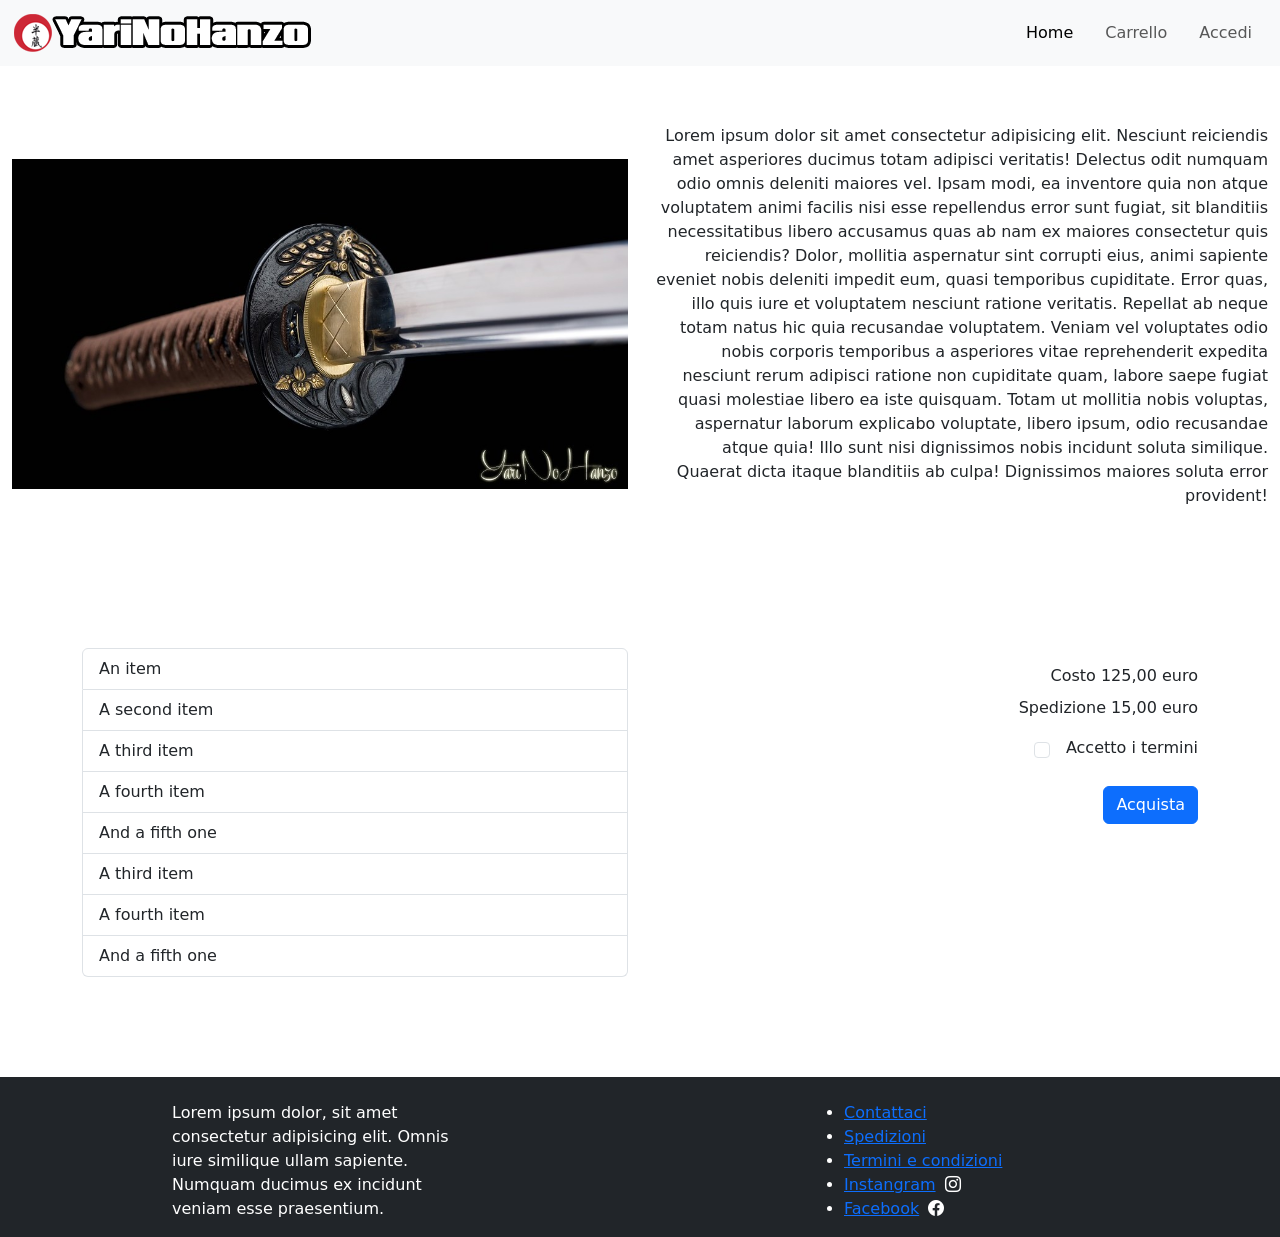
==== shiruya.html @ e8d62fce "initial commit" ====
<!doctype html>
<html lang="en">

<head>
    <meta charset="utf-8">
    <meta name="viewport" content="width=device-width, initial-scale=1">
    <title>Shiruya</title>
    <!-- css boot -->
    <link href="https://cdn.jsdelivr.net/npm/bootstrap@5.3.8/dist/css/bootstrap.min.css" rel="stylesheet"
        integrity="sha384-sRIl4kxILFvY47J16cr9ZwB07vP4J8+LH7qKQnuqkuIAvNWLzeN8tE5YBujZqJLB" crossorigin="anonymous">

        <!-- icons -->
        <link rel="stylesheet" href="https://cdn.jsdelivr.net/npm/bootstrap-icons@1.13.1/font/bootstrap-icons.min.css">

        <!-- my css -->
        <link rel="stylesheet" href="./style.css">
</head>

<body>
    <!-- inizio navbar -->
    <nav class="navbar navbar-expand-lg bg-body-tertiary position-fixed top-0 w-100">
        <div class="container-fluid">
            <a class="navbar-brand" href="#"><img src="./immagini/logo_logo22.png" alt="Logo"></a>
            <button class="navbar-toggler" type="button" data-bs-toggle="collapse" data-bs-target="#navbarNav"
                aria-controls="navbarNav" aria-expanded="false" aria-label="Toggle navigation">
                <span class="navbar-toggler-icon"></span>
            </button>
            <div class="collapse navbar-collapse" id="navbarNav">
                <ul class="navbar-nav  ms-auto">
                    <li class="nav-item mx-2">
                        <a class="nav-link active" aria-current="page" href="#">Home</a>
                    </li>
                    <li class="nav-item mx-2">
                        <a class="nav-link" href="#">Carrello</a>
                    </li>
                    <li class="nav-item mx-2">
                        <a class="nav-link" href="#">Accedi</a>
                    </li>
                </ul>
            </div>
        </div>
    </nav>
    <!-- fine navbar -->

    <section class="container-fluid">
        <div class="row my-3 justify-content-start align-items-center">
            <div class="col-12 col-md-6">
                <img src="./caroimg/caro4.jpg" class="img-fluid" alt="">
            </div>
            <div class="col-12 col-md-6">
                <p class="text-end">
                    Lorem ipsum dolor sit amet consectetur adipisicing elit. Nesciunt reiciendis amet asperiores ducimus totam adipisci veritatis! Delectus odit numquam odio omnis deleniti maiores vel. Ipsam modi, ea inventore quia non atque voluptatem animi facilis nisi esse repellendus error sunt fugiat, sit blanditiis necessitatibus libero accusamus quas ab nam ex maiores consectetur quis reiciendis? Dolor, mollitia aspernatur sint corrupti eius, animi sapiente eveniet nobis deleniti impedit eum, quasi temporibus cupiditate. Error quas, illo quis iure et voluptatem nesciunt ratione veritatis. Repellat ab neque totam natus hic quia recusandae voluptatem. Veniam vel voluptates odio nobis corporis temporibus a asperiores vitae reprehenderit expedita nesciunt rerum adipisci ratione non cupiditate quam, labore saepe fugiat quasi molestiae libero ea iste quisquam. Totam ut mollitia nobis voluptas, aspernatur laborum explicabo voluptate, libero ipsum, odio recusandae atque quia! Illo sunt nisi dignissimos nobis incidunt soluta similique. Quaerat dicta itaque blanditiis ab culpa! Dignissimos maiores soluta error provident!
                </p>
            </div>
        </div>
    </section>

<!-- section dettagli -->
    <section class="container">
        <div class="row">
            <div class="col-12 col-md-6">
                <ul class="list-group">
                    <li class="list-group-item">An item</li>
                    <li class="list-group-item">A second item</li>
                    <li class="list-group-item">A third item</li>
                    <li class="list-group-item">A fourth item</li>
                    <li class="list-group-item">And a fifth one</li>
                    <li class="list-group-item">A third item</li>
                    <li class="list-group-item">A fourth item</li>
                    <li class="list-group-item">And a fifth one</li>
                </ul>
            </div>
            <div class="col-12 col-md-6 my-2 text-end">
                <ul class="ulpay">
                    <li class="my-2">Costo 125,00 euro</li>
                    <li>Spedizione 15,00 euro</li>
                </ul>
                <div class="form-check d-flex justify-content-end align-items-center">
                    <input class="form-check-input mx-3" type="checkbox" id="check1">
                    <label class="form-check-label" for="check1">
                        Accetto i termini
                    </label>
                </div>
                <button type="button" class="btn btn-primary my-4">Acquista</button>
            </div>
        </div>
    </section>
    <!-- fine section dettagli -->

    <!-- footer -->
    <footer class="container-fluid">
        <div class="row footercustom bg-dark text-white justify-content-around align-items-center pt-4">
            <div class="col-12 col-md-3">
                <p>Lorem ipsum dolor, sit amet consectetur adipisicing elit. Omnis iure similique ullam sapiente. Numquam ducimus ex incidunt veniam esse praesentium.</p>
            </div>
            <div class="col-12 col-md-3">
                <ul>
                    <li><a href="">Contattaci</a></li>
                    <li><a href="">Spedizioni</a></li>
                    <li><a href="">Termini e condizioni</a></li>
                    <li><a href="https://www.instagram.com/yarinohanzoswords/" target="_blank">Instangram</a> <i class="bi bi-instagram ms-1"></i></li>
                    <li><a href="https://www.facebook.com/YariNoHanzoKatana/?locale=it_IT" target="_blank">Facebook</a> <i class="bi bi-facebook ms-1"></i></li>
                </ul>
            </div>
        </div>
    </footer>
    <!-- fine footer -->







    <script src="https://cdn.jsdelivr.net/npm/bootstrap@5.3.8/dist/js/bootstrap.bundle.min.js"
        integrity="sha384-FKyoEForCGlyvwx9Hj09JcYn3nv7wiPVlz7YYwJrWVcXK/BmnVDxM+D2scQbITxI"
        crossorigin="anonymous"></script>
</body>

</html>
---- style.css ----
:root {
    --primary-color: #e50914;
    --dark-color: #141414;
}

h4 {
    letter-spacing: 3px;
    font-size: 30px;
}

header {
    background:linear-gradient(transparent, black), url(./caroimg/caro2.jpg);
    background-size: cover;
    background-position: center;
    /* height: 85vh; */
    
}

nav {
    z-index: 9999;
}

.footercustom {
    margin-top: 100px;
}

.red {
    color: var(--primary-color);
}

/* lista pagamento */
.ulpay {
    list-style-type: none;
}
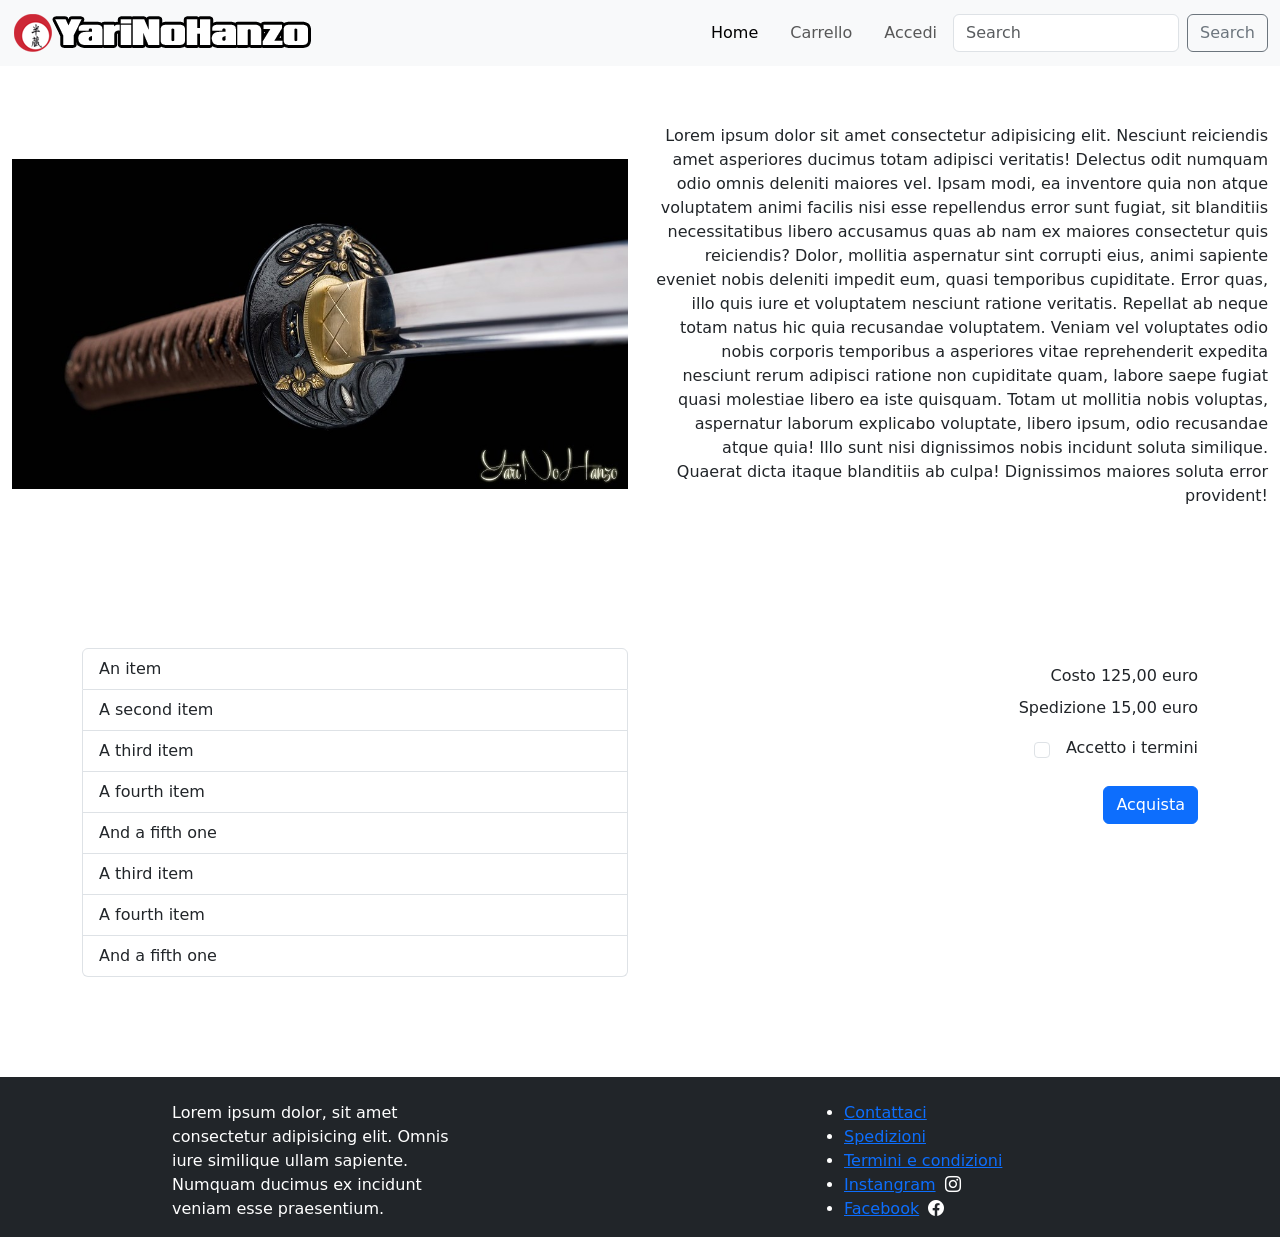
==== commit 0ae66a8f: "btn cart aggiunto e dropdown cart" ====
--- a/shiruya.html
+++ b/shiruya.html
@@ -9,18 +9,18 @@
     <link href="https://cdn.jsdelivr.net/npm/bootstrap@5.3.8/dist/css/bootstrap.min.css" rel="stylesheet"
         integrity="sha384-sRIl4kxILFvY47J16cr9ZwB07vP4J8+LH7qKQnuqkuIAvNWLzeN8tE5YBujZqJLB" crossorigin="anonymous">
 
-        <!-- icons -->
-        <link rel="stylesheet" href="https://cdn.jsdelivr.net/npm/bootstrap-icons@1.13.1/font/bootstrap-icons.min.css">
+    <!-- icons -->
+    <link rel="stylesheet" href="https://cdn.jsdelivr.net/npm/bootstrap-icons@1.13.1/font/bootstrap-icons.min.css">
 
-        <!-- my css -->
-        <link rel="stylesheet" href="./style.css">
+    <!-- my css -->
+    <link rel="stylesheet" href="./style.css">
 </head>
 
 <body>
     <!-- inizio navbar -->
     <nav class="navbar navbar-expand-lg bg-body-tertiary position-fixed top-0 w-100">
         <div class="container-fluid">
-            <a class="navbar-brand" href="#"><img src="./immagini/logo_logo22.png" alt="Logo"></a>
+            <a class="navbar-brand" href="./index.html"><img src="./immagini/logo_logo22.png" alt="Logo"></a>
             <button class="navbar-toggler" type="button" data-bs-toggle="collapse" data-bs-target="#navbarNav"
                 aria-controls="navbarNav" aria-expanded="false" aria-label="Toggle navigation">
                 <span class="navbar-toggler-icon"></span>
@@ -28,7 +28,7 @@
             <div class="collapse navbar-collapse" id="navbarNav">
                 <ul class="navbar-nav  ms-auto">
                     <li class="nav-item mx-2">
-                        <a class="nav-link active" aria-current="page" href="#">Home</a>
+                        <a class="nav-link active" aria-current="page" href="./index.html">Home</a>
                     </li>
                     <li class="nav-item mx-2">
                         <a class="nav-link" href="#">Carrello</a>
@@ -37,6 +37,10 @@
                         <a class="nav-link" href="#">Accedi</a>
                     </li>
                 </ul>
+                <form class="d-flex" role="search">
+                    <input class="form-control me-2" type="search" placeholder="Search" aria-label="Search" />
+                    <button class="btn btn-outline-secondary" type="submit">Search</button>
+                </form>
             </div>
         </div>
     </nav>
@@ -49,13 +53,24 @@
             </div>
             <div class="col-12 col-md-6">
                 <p class="text-end">
-                    Lorem ipsum dolor sit amet consectetur adipisicing elit. Nesciunt reiciendis amet asperiores ducimus totam adipisci veritatis! Delectus odit numquam odio omnis deleniti maiores vel. Ipsam modi, ea inventore quia non atque voluptatem animi facilis nisi esse repellendus error sunt fugiat, sit blanditiis necessitatibus libero accusamus quas ab nam ex maiores consectetur quis reiciendis? Dolor, mollitia aspernatur sint corrupti eius, animi sapiente eveniet nobis deleniti impedit eum, quasi temporibus cupiditate. Error quas, illo quis iure et voluptatem nesciunt ratione veritatis. Repellat ab neque totam natus hic quia recusandae voluptatem. Veniam vel voluptates odio nobis corporis temporibus a asperiores vitae reprehenderit expedita nesciunt rerum adipisci ratione non cupiditate quam, labore saepe fugiat quasi molestiae libero ea iste quisquam. Totam ut mollitia nobis voluptas, aspernatur laborum explicabo voluptate, libero ipsum, odio recusandae atque quia! Illo sunt nisi dignissimos nobis incidunt soluta similique. Quaerat dicta itaque blanditiis ab culpa! Dignissimos maiores soluta error provident!
+                    Lorem ipsum dolor sit amet consectetur adipisicing elit. Nesciunt reiciendis amet asperiores ducimus
+                    totam adipisci veritatis! Delectus odit numquam odio omnis deleniti maiores vel. Ipsam modi, ea
+                    inventore quia non atque voluptatem animi facilis nisi esse repellendus error sunt fugiat, sit
+                    blanditiis necessitatibus libero accusamus quas ab nam ex maiores consectetur quis reiciendis?
+                    Dolor, mollitia aspernatur sint corrupti eius, animi sapiente eveniet nobis deleniti impedit eum,
+                    quasi temporibus cupiditate. Error quas, illo quis iure et voluptatem nesciunt ratione veritatis.
+                    Repellat ab neque totam natus hic quia recusandae voluptatem. Veniam vel voluptates odio nobis
+                    corporis temporibus a asperiores vitae reprehenderit expedita nesciunt rerum adipisci ratione non
+                    cupiditate quam, labore saepe fugiat quasi molestiae libero ea iste quisquam. Totam ut mollitia
+                    nobis voluptas, aspernatur laborum explicabo voluptate, libero ipsum, odio recusandae atque quia!
+                    Illo sunt nisi dignissimos nobis incidunt soluta similique. Quaerat dicta itaque blanditiis ab
+                    culpa! Dignissimos maiores soluta error provident!
                 </p>
             </div>
         </div>
     </section>
 
-<!-- section dettagli -->
+    <!-- section dettagli -->
     <section class="container">
         <div class="row">
             <div class="col-12 col-md-6">
@@ -91,15 +106,18 @@
     <footer class="container-fluid">
         <div class="row footercustom bg-dark text-white justify-content-around align-items-center pt-4">
             <div class="col-12 col-md-3">
-                <p>Lorem ipsum dolor, sit amet consectetur adipisicing elit. Omnis iure similique ullam sapiente. Numquam ducimus ex incidunt veniam esse praesentium.</p>
+                <p>Lorem ipsum dolor, sit amet consectetur adipisicing elit. Omnis iure similique ullam sapiente.
+                    Numquam ducimus ex incidunt veniam esse praesentium.</p>
             </div>
             <div class="col-12 col-md-3">
                 <ul>
                     <li><a href="">Contattaci</a></li>
                     <li><a href="">Spedizioni</a></li>
                     <li><a href="">Termini e condizioni</a></li>
-                    <li><a href="https://www.instagram.com/yarinohanzoswords/" target="_blank">Instangram</a> <i class="bi bi-instagram ms-1"></i></li>
-                    <li><a href="https://www.facebook.com/YariNoHanzoKatana/?locale=it_IT" target="_blank">Facebook</a> <i class="bi bi-facebook ms-1"></i></li>
+                    <li><a href="https://www.instagram.com/yarinohanzoswords/" target="_blank">Instangram</a> <i
+                            class="bi bi-instagram ms-1"></i></li>
+                    <li><a href="https://www.facebook.com/YariNoHanzoKatana/?locale=it_IT" target="_blank">Facebook</a>
+                        <i class="bi bi-facebook ms-1"></i></li>
                 </ul>
             </div>
         </div>
--- a/style.css
+++ b/style.css
@@ -31,4 +31,5 @@
 /* lista pagamento */
 .ulpay {
     list-style-type: none;
-}+}
+
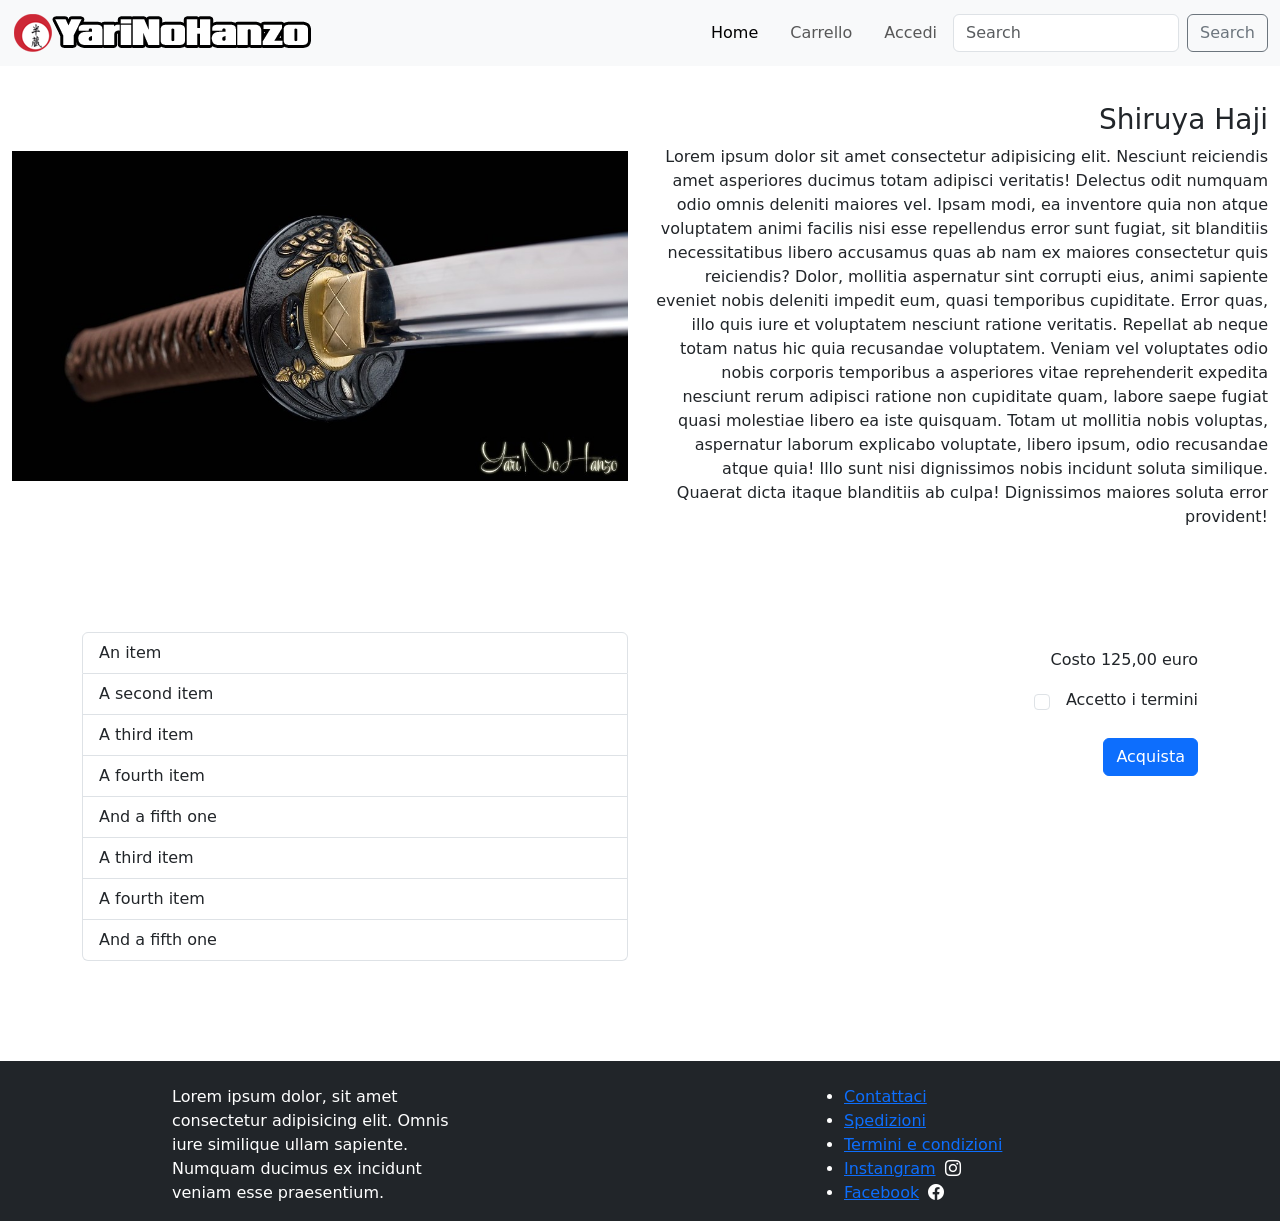
==== commit 5190f496: "aaggiunto titolo pag prodotto" ====
--- a/shiruya.html
+++ b/shiruya.html
@@ -46,13 +46,26 @@
     </nav>
     <!-- fine navbar -->
 
+    <!-- titlecard -->
+    <!-- <section class="container-fluid">
+        <div class="row mt-5 pt-5 justify-content-center align-items-end">
+            <div class="col-12">
+                <h1 class="text-center">Shiruya</h1>
+            </div>
+        </div>
+    </section> -->
+<!-- fine titlecard -->
+
+
+
     <section class="container-fluid">
-        <div class="row my-3 justify-content-start align-items-center">
+        <div class="row my-2 justify-content-start align-items-center">
             <div class="col-12 col-md-6">
                 <img src="./caroimg/caro4.jpg" class="img-fluid" alt="">
             </div>
-            <div class="col-12 col-md-6">
-                <p class="text-end">
+            <div class="col-12 col-md-6 text-end">
+                <p>
+                    <h3>Shiruya Haji</h3>
                     Lorem ipsum dolor sit amet consectetur adipisicing elit. Nesciunt reiciendis amet asperiores ducimus
                     totam adipisci veritatis! Delectus odit numquam odio omnis deleniti maiores vel. Ipsam modi, ea
                     inventore quia non atque voluptatem animi facilis nisi esse repellendus error sunt fugiat, sit
@@ -88,7 +101,6 @@
             <div class="col-12 col-md-6 my-2 text-end">
                 <ul class="ulpay">
                     <li class="my-2">Costo 125,00 euro</li>
-                    <li>Spedizione 15,00 euro</li>
                 </ul>
                 <div class="form-check d-flex justify-content-end align-items-center">
                     <input class="form-check-input mx-3" type="checkbox" id="check1">
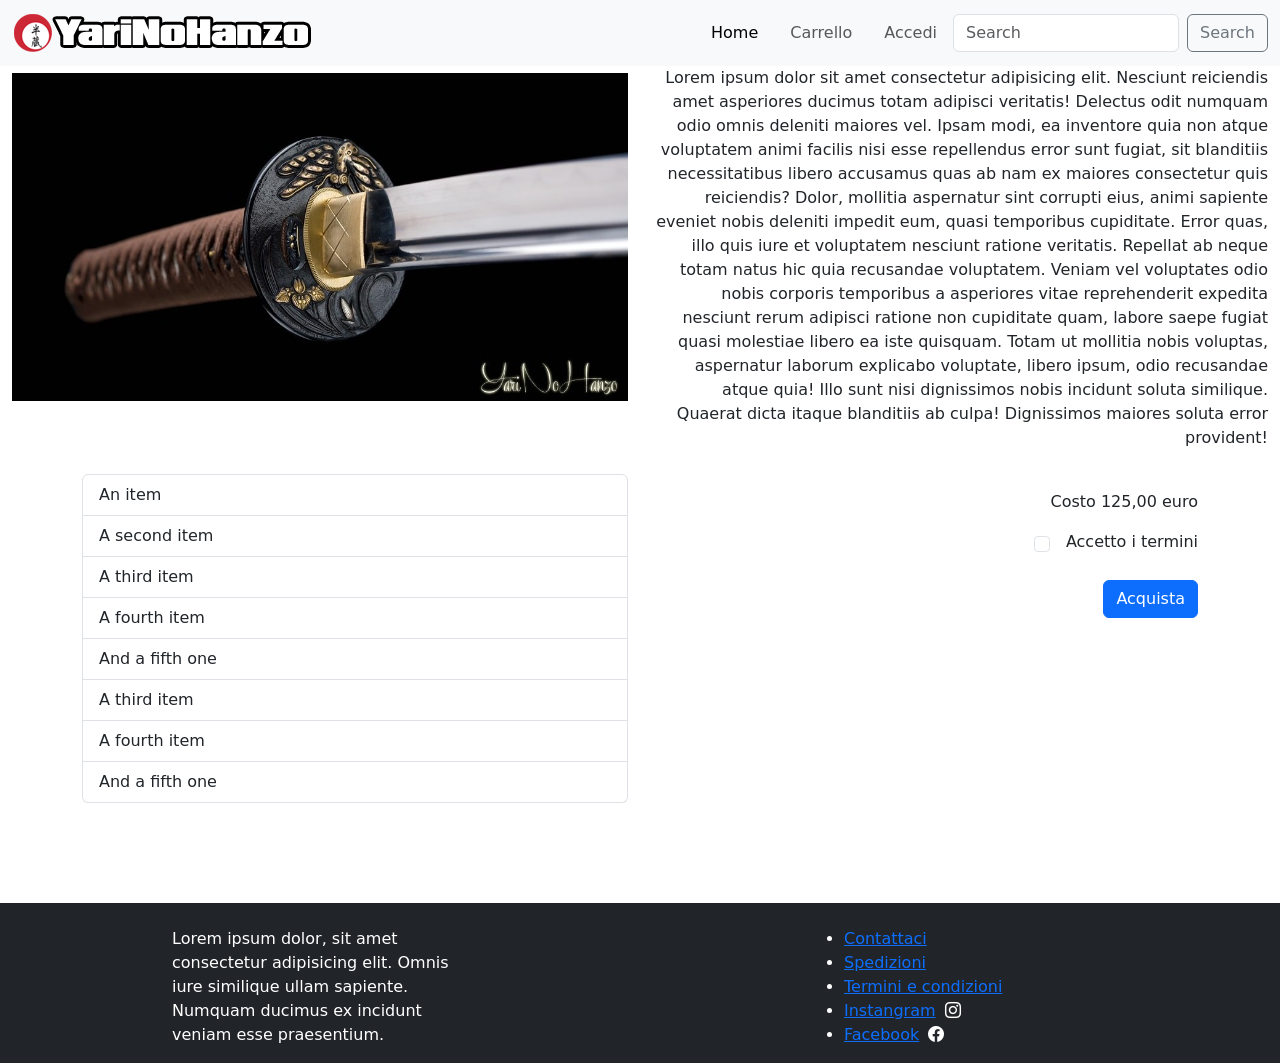
==== commit ea02ae54: "aggiunta darkmode e modificare immagini section story" ====
--- a/shiruya.html
+++ b/shiruya.html
@@ -46,18 +46,7 @@
     </nav>
     <!-- fine navbar -->
 
-    <!-- titlecard -->
-    <!-- <section class="container-fluid">
-        <div class="row mt-5 pt-5 justify-content-center align-items-end">
-            <div class="col-12">
-                <h1 class="text-center">Shiruya</h1>
-            </div>
-        </div>
-    </section> -->
-<!-- fine titlecard -->
-
-
-
+    <!-- inizio paragraph -->
     <section class="container-fluid">
         <div class="row my-2 justify-content-start align-items-center">
             <div class="col-12 col-md-6">
@@ -82,6 +71,7 @@
             </div>
         </div>
     </section>
+    <!-- fine paragraph -->
 
     <!-- section dettagli -->
     <section class="container">
--- a/style.css
+++ b/style.css
@@ -2,6 +2,8 @@
     --primary-color: #e50914;
     --dark-color: #141414;
 }
+
+
 
 h4 {
     letter-spacing: 3px;
@@ -33,3 +35,37 @@
     list-style-type: none;
 }
 
+
+/* darkmode */
+/* Body */
+body.dark-mode { 
+    background-color: #040D12 !important; 
+}
+
+/* Navbar */
+body.dark-mode .navbar.bg-body-tertiary { 
+    background-color: #183D3D !important; 
+    color: white !important;
+}
+
+/* card */
+body.dark-mode .card { 
+    background-color: #183D3D !important; 
+    border: 1px solid #5C8374 !important;
+    color: #f1f1f1 !important; 
+}
+
+body.dark-mode .card-body {
+    color: #f1f1f1 !important;
+}
+/* fine card */
+
+/* forza elementi dark */
+body.dark-mode h2, 
+body.dark-mode h5, 
+body.dark-mode p {
+    color: white !important;
+}
+
+
+
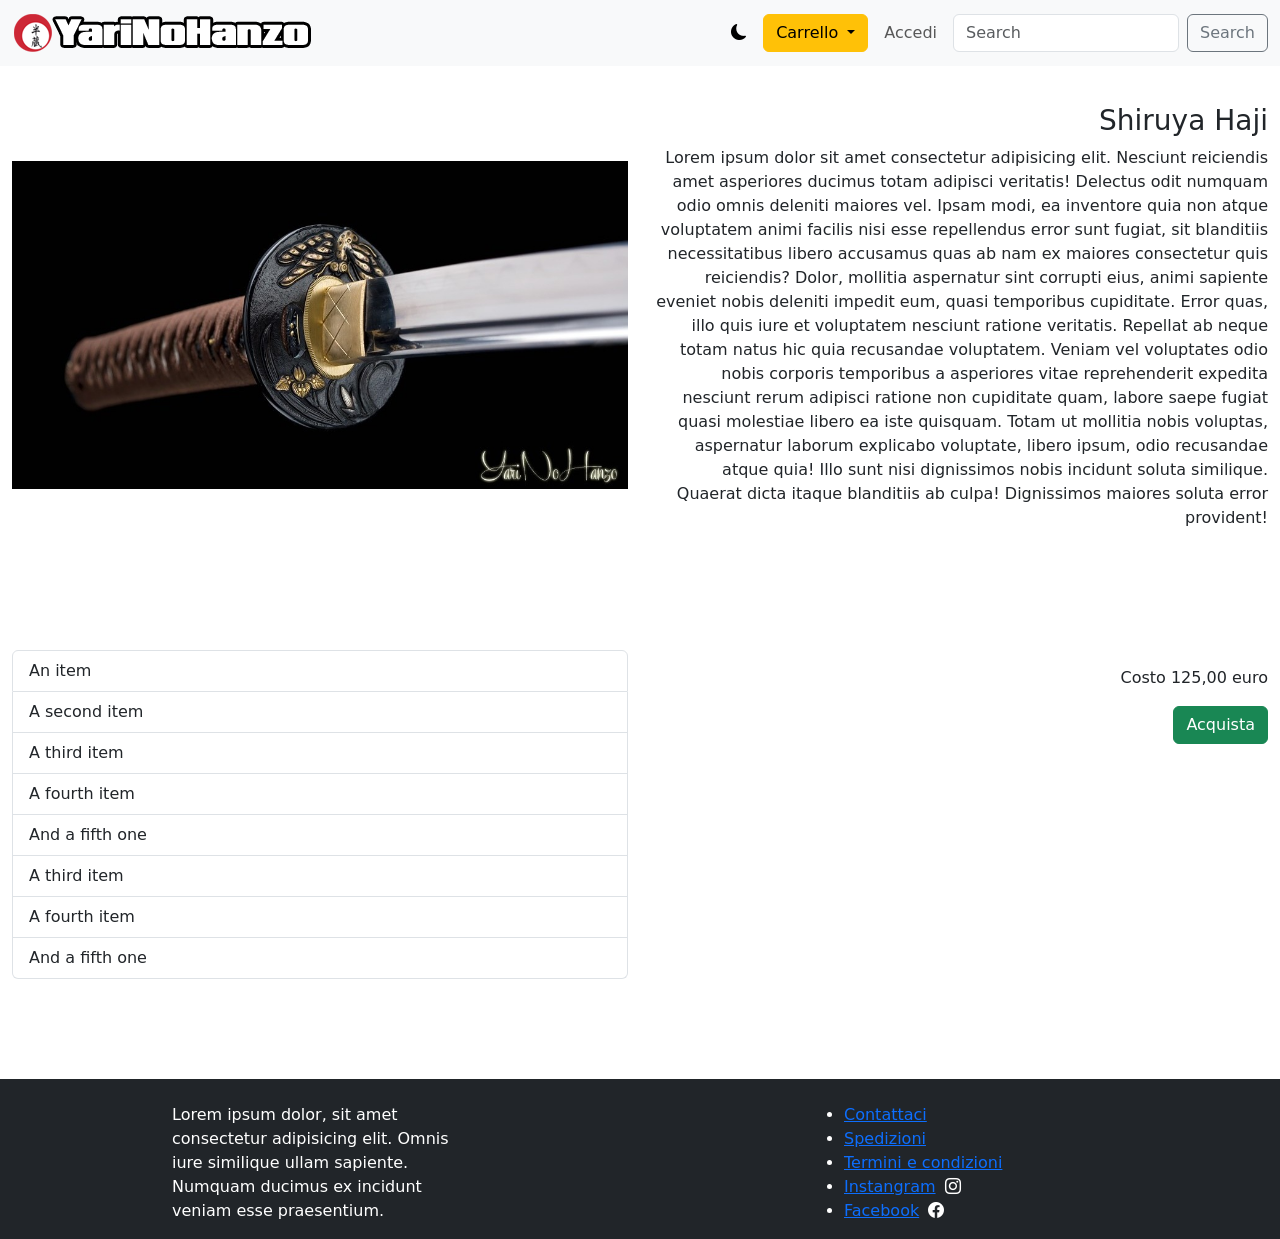
==== commit 8027761a: "aggiunta DarkM in paginacard e rimossa checkbox" ====
--- a/shiruya.html
+++ b/shiruya.html
@@ -28,11 +28,23 @@
             <div class="collapse navbar-collapse" id="navbarNav">
                 <ul class="navbar-nav  ms-auto">
                     <li class="nav-item mx-2">
-                        <a class="nav-link active" aria-current="page" href="./index.html">Home</a>
+                        <a id="darkicon" class="nav-link active" aria-current="page" href="#"><i class="bi bi-moon-fill"></i></a>
                     </li>
-                    <li class="nav-item mx-2">
-                        <a class="nav-link" href="#">Carrello</a>
-                    </li>
+                    <div class="collapse navbar-collapse" id="navbarNavDarkDropdown">
+                        <ul class="navbar-nav">
+                            <li class="nav-item dropdown">
+                                <button class="btn btn-warning dropdown-toggle" data-bs-toggle="dropdown"
+                                    aria-expanded="false">
+                                    Carrello
+                                </button>
+                                <ul class="dropdown-menu dropdown-menu-dark">
+                                    <li><a class="dropdown-item" href="#">Action</a></li>
+                                    <li><a class="dropdown-item" href="#">Another action</a></li>
+                                    <li><a class="dropdown-item" href="#">Something else here</a></li>
+                                </ul>
+                            </li>
+                        </ul>
+                    </div>
                     <li class="nav-item mx-2">
                         <a class="nav-link" href="#">Accedi</a>
                     </li>
@@ -47,14 +59,14 @@
     <!-- fine navbar -->
 
     <!-- inizio paragraph -->
-    <section class="container-fluid">
+    <section class="container-fluid my-5 py-5">
         <div class="row my-2 justify-content-start align-items-center">
             <div class="col-12 col-md-6">
-                <img src="./caroimg/caro4.jpg" class="img-fluid" alt="">
+                <img src="./caroimg/caro4.jpg" class="img-fluid " alt="">
             </div>
             <div class="col-12 col-md-6 text-end">
-                <p>
-                    <h3>Shiruya Haji</h3>
+                <h3>Shiruya Haji</h3>
+                <p> 
                     Lorem ipsum dolor sit amet consectetur adipisicing elit. Nesciunt reiciendis amet asperiores ducimus
                     totam adipisci veritatis! Delectus odit numquam odio omnis deleniti maiores vel. Ipsam modi, ea
                     inventore quia non atque voluptatem animi facilis nisi esse repellendus error sunt fugiat, sit
@@ -74,7 +86,7 @@
     <!-- fine paragraph -->
 
     <!-- section dettagli -->
-    <section class="container">
+    <section class="container-fluid">
         <div class="row">
             <div class="col-12 col-md-6">
                 <ul class="list-group">
@@ -92,14 +104,9 @@
                 <ul class="ulpay">
                     <li class="my-2">Costo 125,00 euro</li>
                 </ul>
-                <div class="form-check d-flex justify-content-end align-items-center">
-                    <input class="form-check-input mx-3" type="checkbox" id="check1">
-                    <label class="form-check-label" for="check1">
-                        Accetto i termini
-                    </label>
-                </div>
-                <button type="button" class="btn btn-primary my-4">Acquista</button>
+                <button class="btn btn-success">Acquista</button>
             </div>
+        </div>
         </div>
     </section>
     <!-- fine section dettagli -->
@@ -135,6 +142,9 @@
     <script src="https://cdn.jsdelivr.net/npm/bootstrap@5.3.8/dist/js/bootstrap.bundle.min.js"
         integrity="sha384-FKyoEForCGlyvwx9Hj09JcYn3nv7wiPVlz7YYwJrWVcXK/BmnVDxM+D2scQbITxI"
         crossorigin="anonymous"></script>
+
+        <script src="./script.js"></script>
+
 </body>
 
 </html>
--- a/style.css
+++ b/style.css
@@ -61,11 +61,36 @@
 /* fine card */
 
 /* forza elementi dark */
-body.dark-mode h2, 
+body.dark-mode h2,
+body.dark-mode h3, 
 body.dark-mode h5, 
 body.dark-mode p {
     color: white !important;
 }
 
+/* darkmode per pagina card */
+/* Sistemazione List Group nella pagina prodotto */
+body.dark-mode .list-group-item {
+    background-color: #183D3D !important;   
+    color: #f1f1f1 !important;          
+    border-color: #5C8374 !important;    
+}
+
+/* titoli testi */
+body.dark-mode .list-group-item strong, 
+body.dark-mode .list-group-item span {
+    color: #ffffff !important;
+}
+
+/* Se hai intestazioni nella lista */
+body.dark-mode .list-group-item.active {
+    background-color: #5C8374 !important;
+    border-color: #f1f1f1 !important;
+}
+
+body.dark-mode .ulpay {
+    color: white !important;
+}
 
 
+
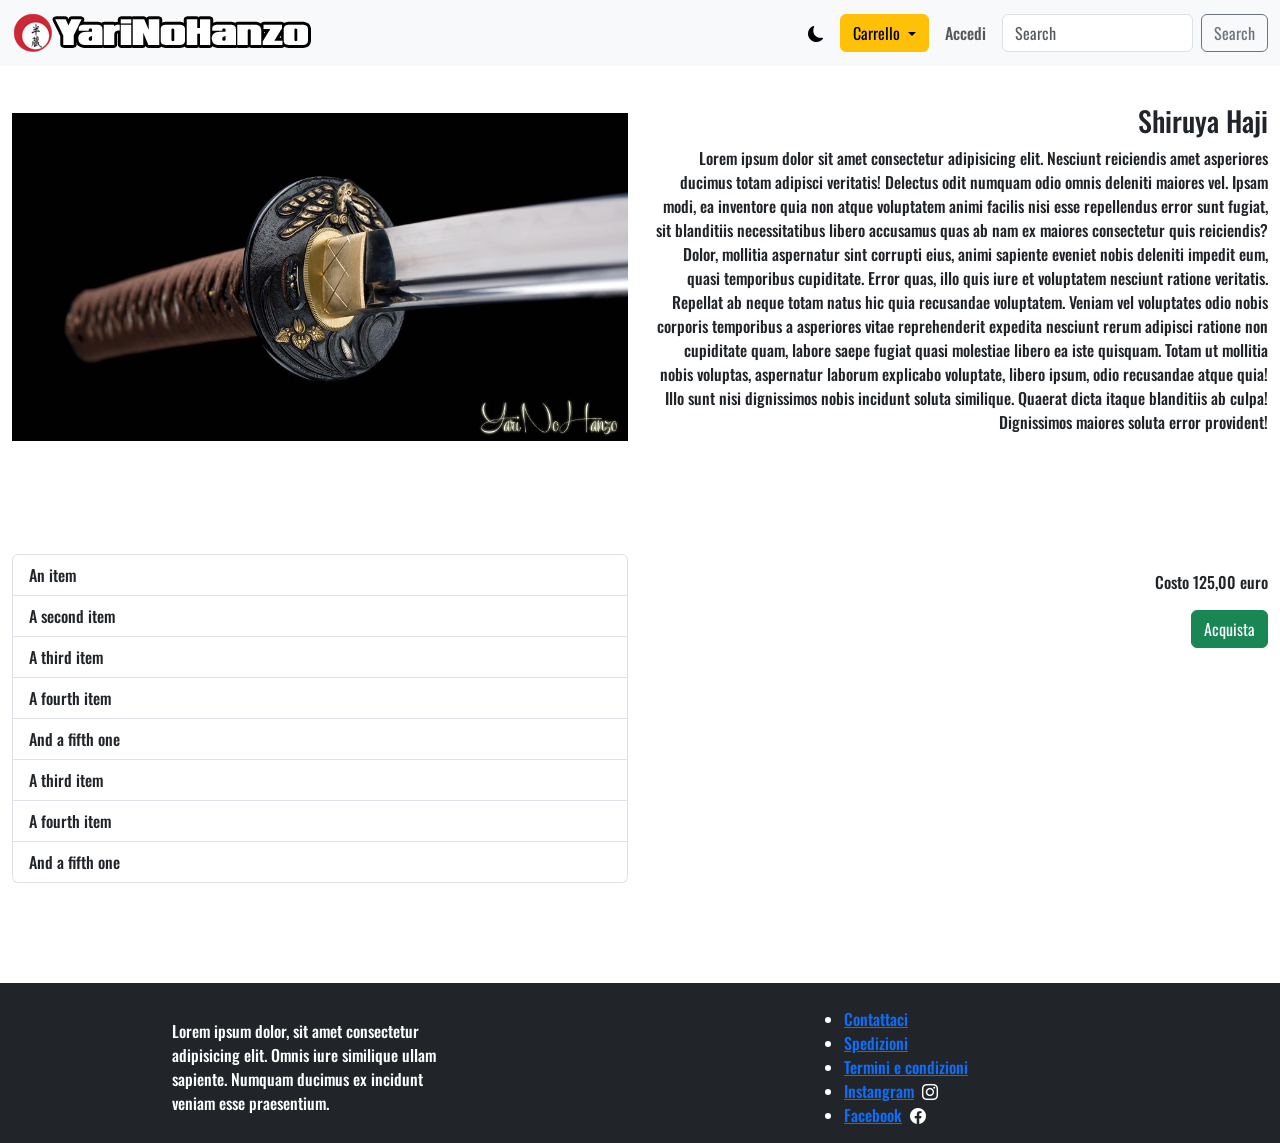
==== commit 8eda103a: "aggiunto section categorie con relative pagine leggere readme" ====
--- a/shiruya.html
+++ b/shiruya.html
@@ -8,6 +8,11 @@
     <!-- css boot -->
     <link href="https://cdn.jsdelivr.net/npm/bootstrap@5.3.8/dist/css/bootstrap.min.css" rel="stylesheet"
         integrity="sha384-sRIl4kxILFvY47J16cr9ZwB07vP4J8+LH7qKQnuqkuIAvNWLzeN8tE5YBujZqJLB" crossorigin="anonymous">
+
+<!-- fonts -->
+<link rel="preconnect" href="https://fonts.googleapis.com">
+<link rel="preconnect" href="https://fonts.gstatic.com" crossorigin>
+<link href="https://fonts.googleapis.com/css2?family=Oswald:wght@200..700&display=swap" rel="stylesheet">
 
     <!-- icons -->
     <link rel="stylesheet" href="https://cdn.jsdelivr.net/npm/bootstrap-icons@1.13.1/font/bootstrap-icons.min.css">
--- a/style.css
+++ b/style.css
@@ -3,7 +3,11 @@
     --dark-color: #141414;
 }
 
-
+.card {
+    border-radius: 0 !important;
+    border: none !important; 
+    box-shadow: 0px 5px 5px #040D12;
+}
 
 h4 {
     letter-spacing: 3px;
@@ -36,6 +40,9 @@
 }
 
 
+
+
+
 /* darkmode */
 /* Body */
 body.dark-mode { 
@@ -63,6 +70,7 @@
 /* forza elementi dark */
 body.dark-mode h2,
 body.dark-mode h3, 
+body.dark-mode h4,
 body.dark-mode h5, 
 body.dark-mode p {
     color: white !important;
@@ -92,5 +100,35 @@
     color: white !important;
 }
 
+/* font */
+
+/* card categorie */
+.category1 {
+    text-shadow: #040D12 5px 5px 5px;
+}
+
+.category2 {
+    text-shadow: #040D12 5px 5px 5px;
+}
+
+.category3 {
+    text-shadow: #040D12 5px 5px 5px;
+}
+/* fine dark categorie */
+
+.oswald {
+    font-family: "Oswald", sans-serif;
+    font-optical-sizing: auto;
+    font-weight: 500;
+    font-style: normal;
+}
 
 
+body{
+    font-family: "Oswald", serif;
+    font-optical-sizing: auto;
+    font-weight: 500;
+    font-style: normal;
+}
+
+
